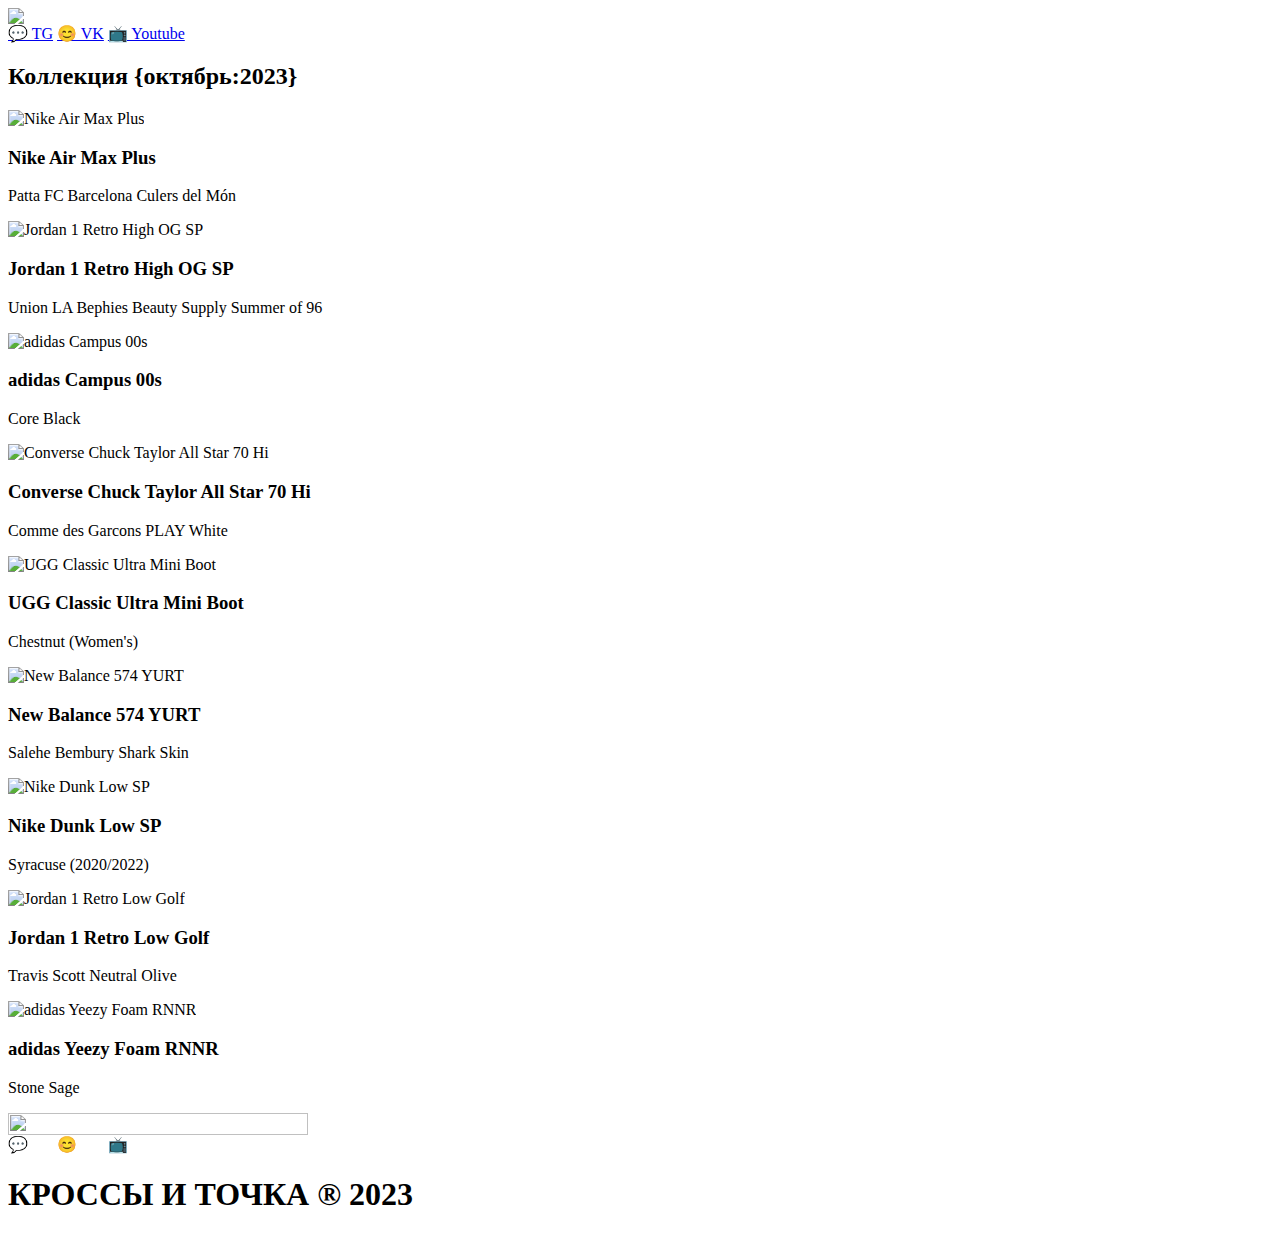
==== index.html @ dcd00d2f "Create index.html" ====
<html lang="ru">
  <head>
    <meta charset="UTF-8">
    <meta name="viewport" content="width=device-width, initial-scale=1.0">
    <title>Кроссы — и точка</title>
    <link rel="stylesheet" href="style.css"/>
  </head>
  <body>
    <header>
      <div class="title">
        <img src="logo.jpg">
        <div class="ads">
          <a href="https://telegram.org">💬 TG</a>
          <a href="https://vk.com">😊 VK</a>
          <a href="https://www.youtube.com">📺 Youtube</a>
        </div>
      </div>
    </header>
    <div class="rec"></div> 
    <main>
      <div class="main">
        <h2 class="subtitle">Коллекция {октябрь:2023}</h2>
        <div class="Triplekill">
          <div class="container">
            <img alt="Nike Air Max Plus" src="Air.png">
            <div>  
              <h3 class="container__title">Nike Air Max Plus</h3>
              <p class="container__text">Patta FC Barcelona Culers del Món</p>
            </div>
          </div>
          <div class="container">
            <img alt="Jordan 1 Retro High OG SP" src="High.png">
            <div>  
              <h3 class="container__title">Jordan 1 Retro High OG SP</h3>
              <p class="container__text">Union LA Bephies Beauty Supply Summer of 96</p>
            </div>
          </div>
          <div class="container">
            <img alt="adidas Campus 00s" src="Campus.png">
            <div>  
              <h3 class="container__title">adidas Campus 00s</h3>
              <p class="container__text">Core Black</p>
            </div>
          </div>
        </div>
        <div class="Triplekill">
          <div class="container">
            <img alt="Converse Chuck Taylor All Star 70 Hi" src="Converse.png">
            <div>  
              <h3 class="container__title">Converse Chuck Taylor All Star 70 Hi</h3>
              <p class="container__text">Comme des Garcons PLAY White</p>
            </div>
          </div>
          <div class="container">
            <img alt="UGG Classic Ultra Mini Boot" src="UGG.png">
            <div>  
              <h3 class="container__title">UGG Classic Ultra Mini Boot</h3>
              <p class="container__text">Chestnut (Women's)</p>
            </div>
          </div>
          <div class="container">
            <img alt="New Balance 574 YURT" src="New.png">
            <div>  
              <h3 class="container__title">New Balance 574 YURT</h3>
              <p class="container__text">Salehe Bembury Shark Skin</p>
            </div>
          </div>
        </div>
        <div class="Triplekill">
          <div class="container">
            <img alt="Nike Dunk Low SP" src="Dunk.png">
            <div>  
              <h3 class="container__title">Nike Dunk Low SP</h3>
              <p class="container__text">Syracuse (2020/2022)</p>
            </div>
          </div>
          <div class="container">
            <img alt="Jordan 1 Retro Low Golf" src="Low.png">
            <div>  
              <h3 class="container__title">Jordan 1 Retro Low Golf</h3>
              <p class="container__text">Travis Scott Neutral Olive</p>
            </div>
          </div>
          <div class="container">
            <img alt="adidas Yeezy Foam RNNR" src="Yeezy.png">
            <div>  
              <h3 class="container__title">adidas Yeezy Foam RNNR</h3>
              <p class="container__text">Stone Sage</p>
            </div>
          </div>
        </div>
      </div>
    </main>
    <footer>
      <div class="title">
        <img src="footer_logo.png" style="width: 299.653px; height: 22.32px;">
        <div class="ads">
          <a href="https://telegram.org" style="color: white;">💬 TG</a>
          <a href="https://vk.com" style="color: white;">😊 VK</a>
          <a href="https://www.youtube.com" style="color: white;">📺 Youtube</a>
        </div>
      </div>
      <div class="rec_footer"></div>
      <h1>КРОССЫ И ТОЧКА ® 2023</h1>
    </footer>
  </body>
</html>
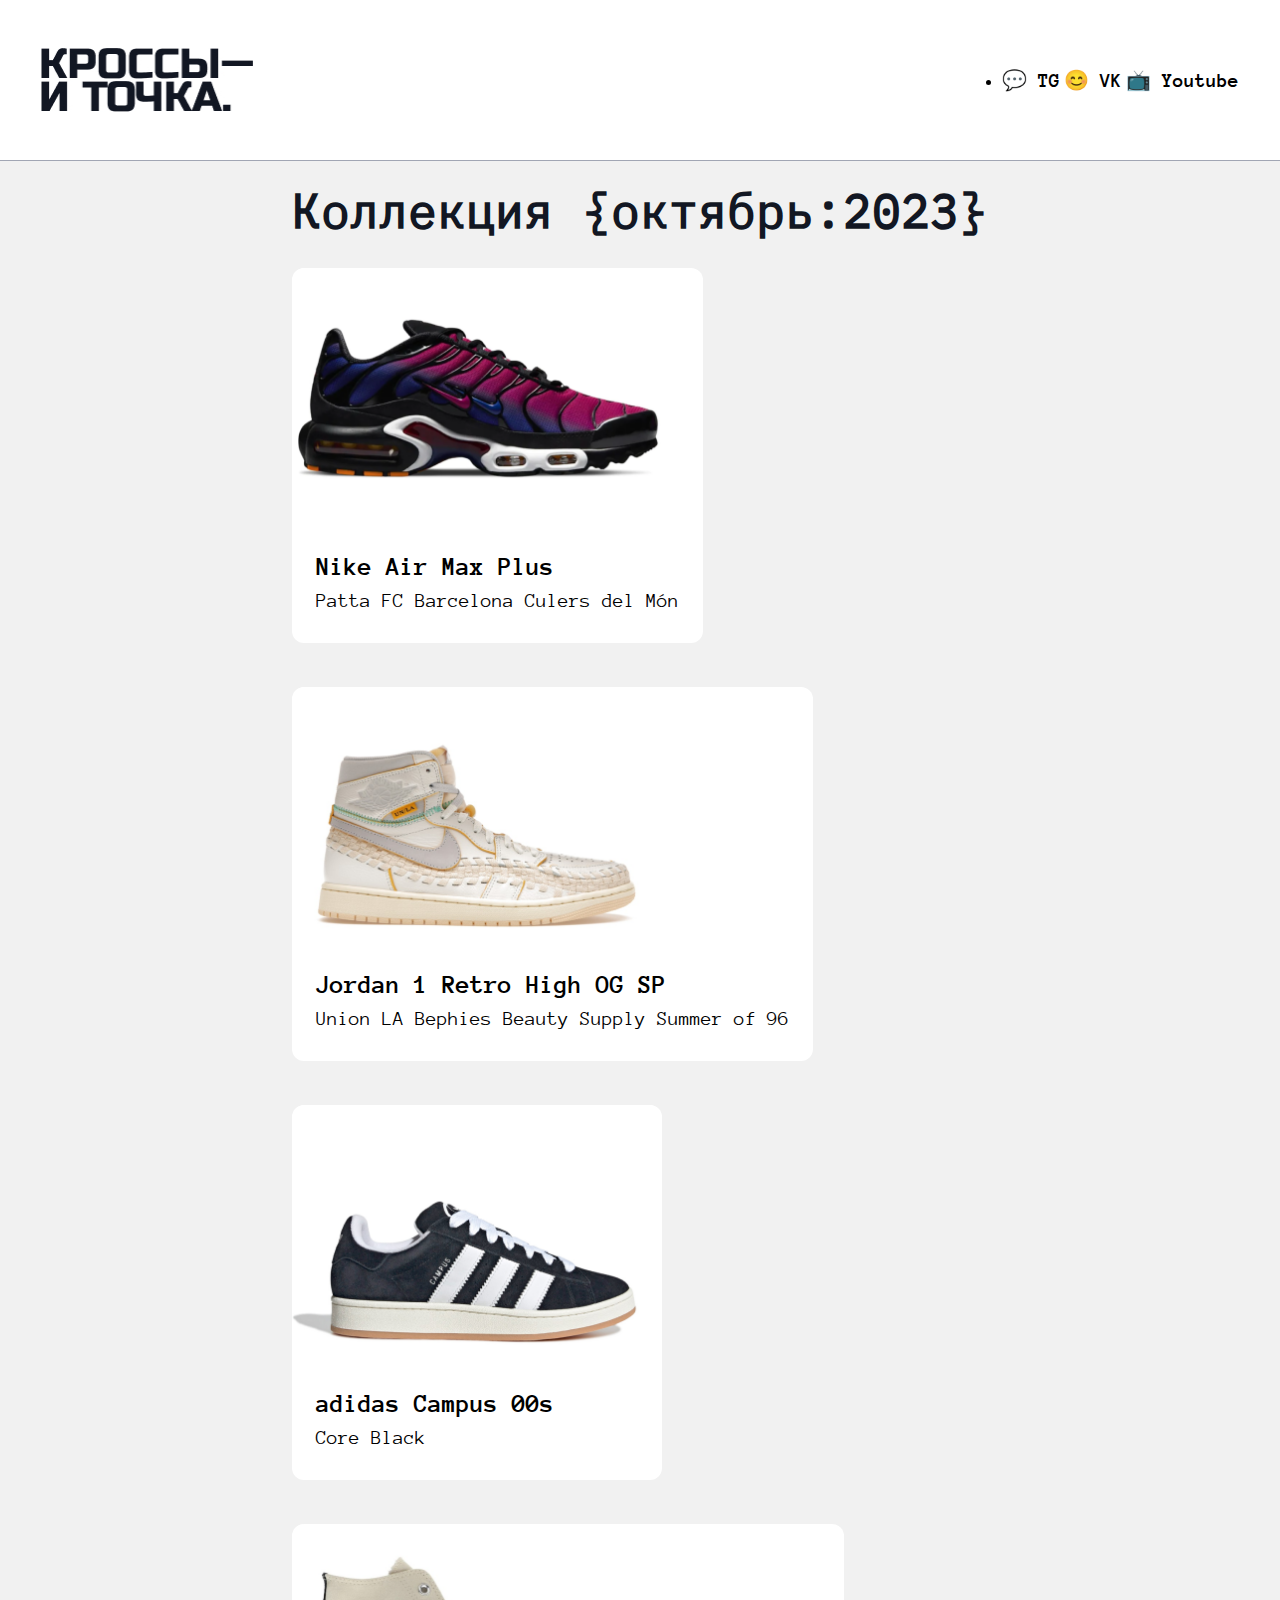
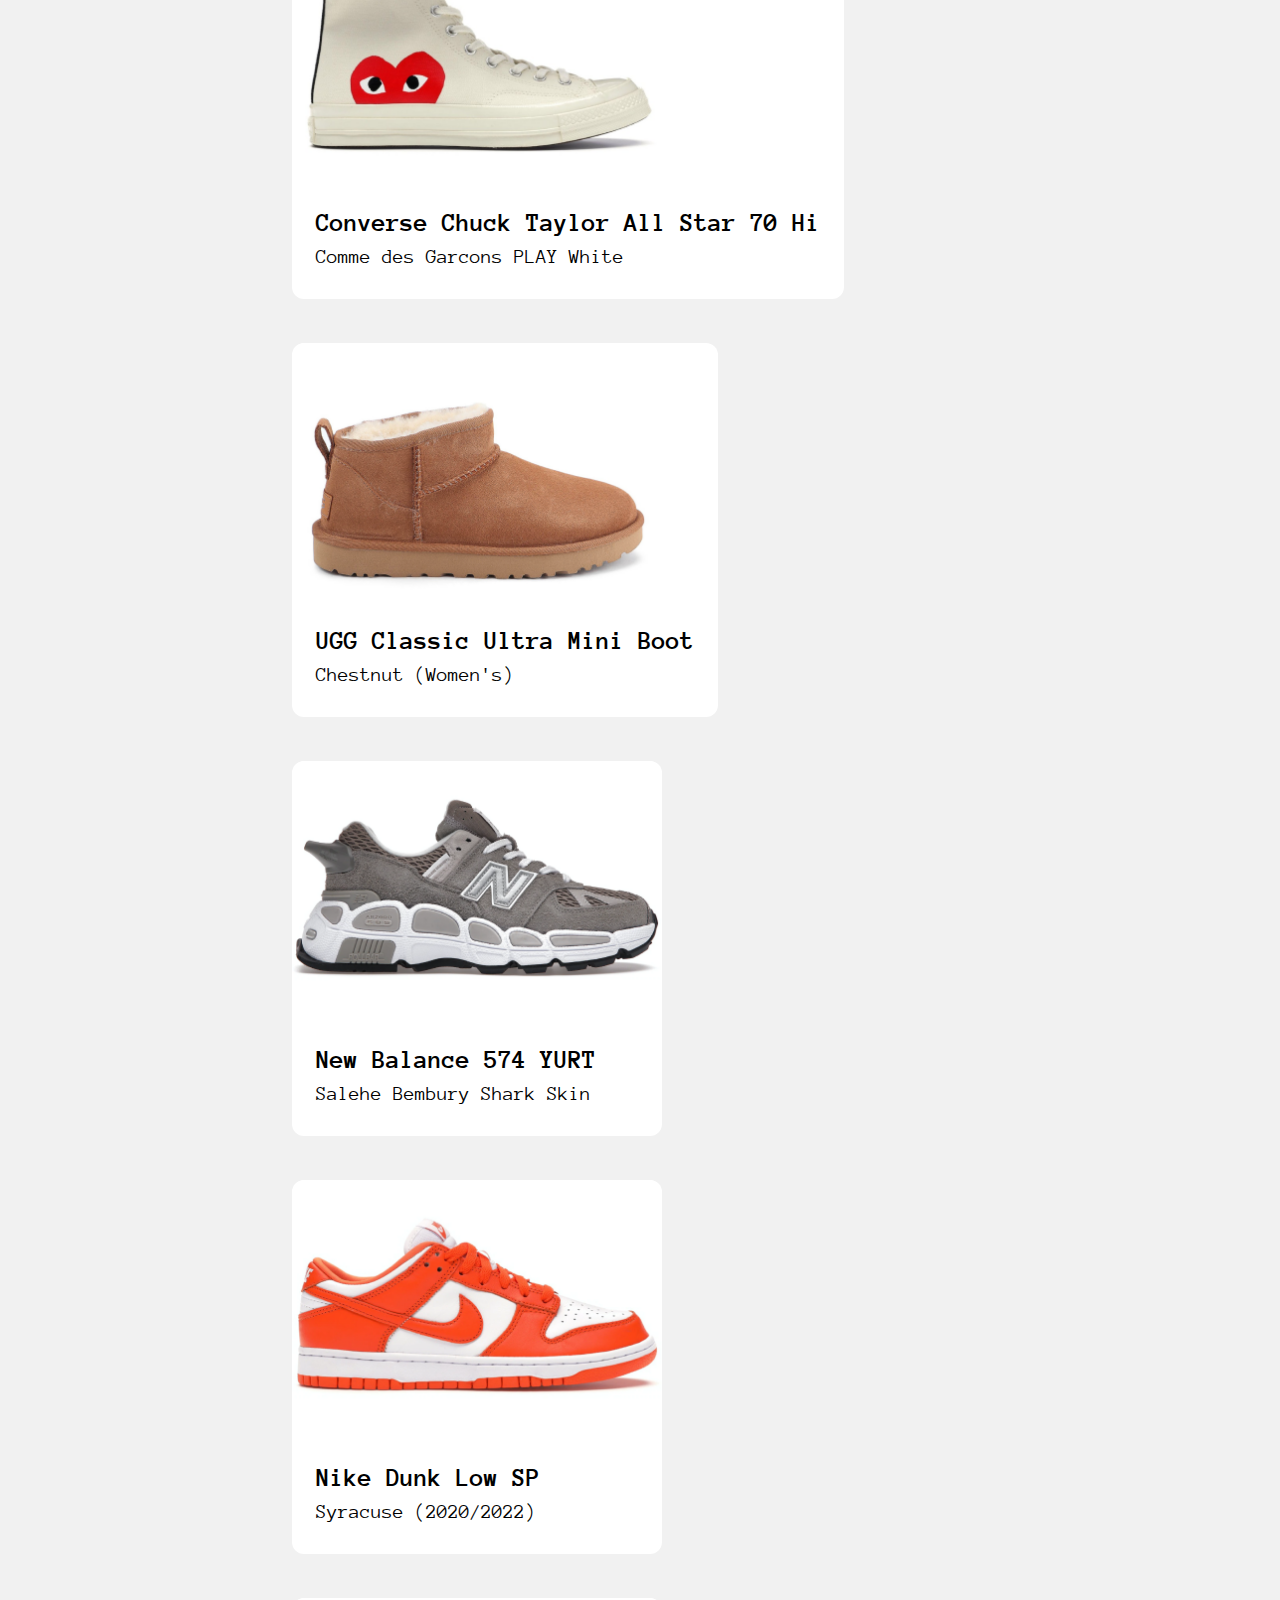
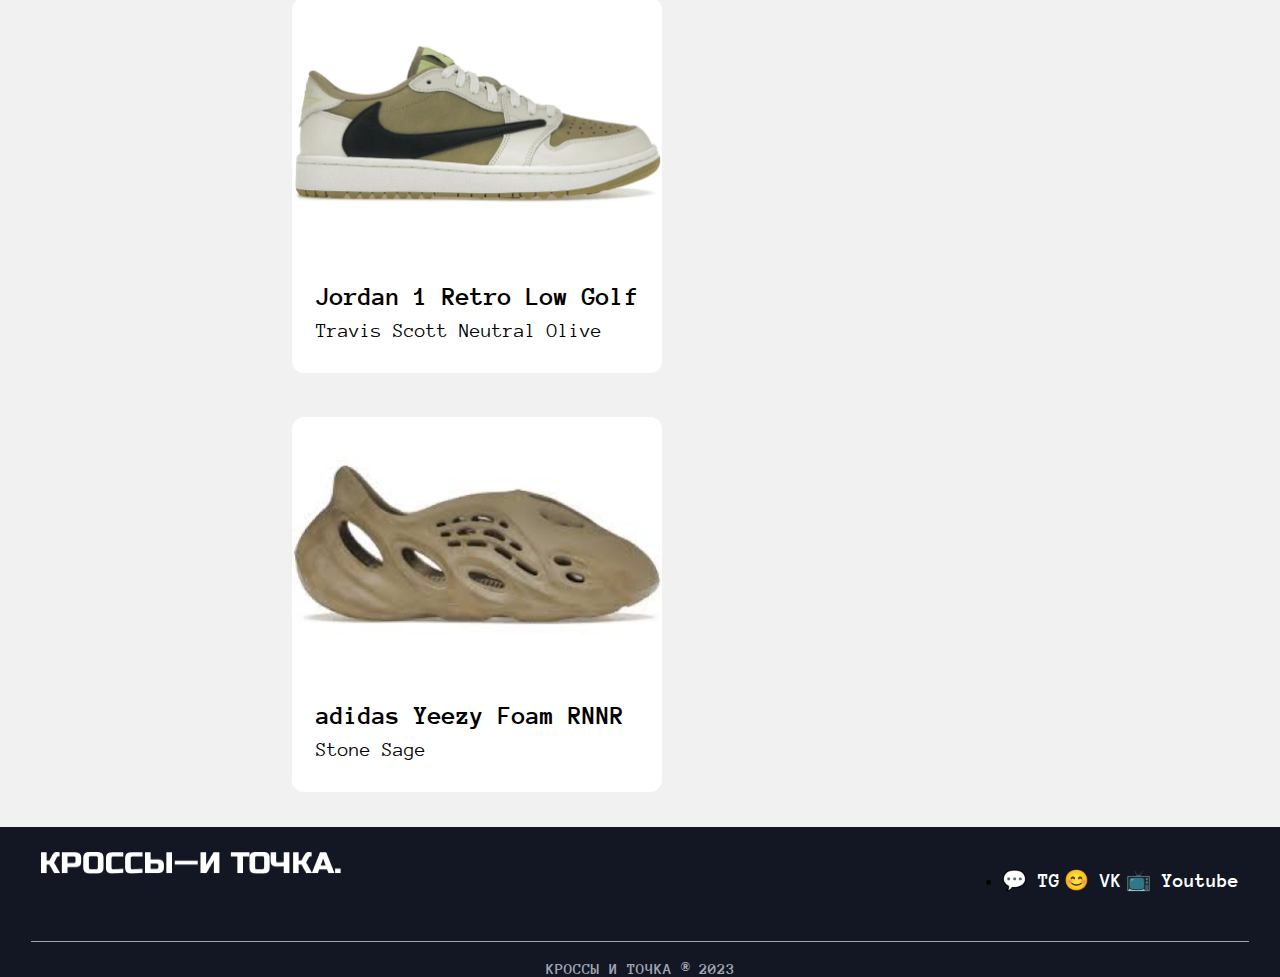
==== commit 74c2d837: "Update index.html" ====
--- a/index.html
+++ b/index.html
@@ -6,99 +6,101 @@
     <link rel="stylesheet" href="style.css"/>
   </head>
   <body>
-    <header>
+    <header class="header">
       <div class="title">
         <img src="logo.jpg">
-        <div class="ads">
-          <a href="https://telegram.org">💬 TG</a>
-          <a href="https://vk.com">😊 VK</a>
-          <a href="https://www.youtube.com">📺 Youtube</a>
-        </div>
+        <nav class="ads">
+          <ul>
+            <li style="gap: 24px;">
+              <a href="https://telegram.org">💬 TG</a>
+              <a href="https://vk.com">😊 VK</a>
+              <a href="https://www.youtube.com">📺 Youtube</a>
+            </li>
+          </ul>
+        </nav>
       </div>
     </header>
     <div class="rec"></div> 
     <main>
       <div class="main">
-        <h2 class="subtitle">Коллекция {октябрь:2023}</h2>
-        <div class="Triplekill">
-          <div class="container">
-            <img alt="Nike Air Max Plus" src="Air.png">
-            <div>  
-              <h3 class="container__title">Nike Air Max Plus</h3>
-              <p class="container__text">Patta FC Barcelona Culers del Món</p>
-            </div>
-          </div>
-          <div class="container">
-            <img alt="Jordan 1 Retro High OG SP" src="High.png">
-            <div>  
-              <h3 class="container__title">Jordan 1 Retro High OG SP</h3>
-              <p class="container__text">Union LA Bephies Beauty Supply Summer of 96</p>
-            </div>
-          </div>
-          <div class="container">
-            <img alt="adidas Campus 00s" src="Campus.png">
-            <div>  
-              <h3 class="container__title">adidas Campus 00s</h3>
-              <p class="container__text">Core Black</p>
-            </div>
+        <h2 class="name">Коллекция {октябрь:2023}</h2>
+        <div class="container">
+          <img alt="Nike Air Max Plus" src="Air.png">
+          <div>  
+            <h3 class="container__title">Nike Air Max Plus</h3>
+            <p class="container__text">Patta FC Barcelona Culers del Món</p>
           </div>
         </div>
-        <div class="Triplekill">
-          <div class="container">
-            <img alt="Converse Chuck Taylor All Star 70 Hi" src="Converse.png">
-            <div>  
-              <h3 class="container__title">Converse Chuck Taylor All Star 70 Hi</h3>
-              <p class="container__text">Comme des Garcons PLAY White</p>
-            </div>
-          </div>
-          <div class="container">
-            <img alt="UGG Classic Ultra Mini Boot" src="UGG.png">
-            <div>  
-              <h3 class="container__title">UGG Classic Ultra Mini Boot</h3>
-              <p class="container__text">Chestnut (Women's)</p>
-            </div>
-          </div>
-          <div class="container">
-            <img alt="New Balance 574 YURT" src="New.png">
-            <div>  
-              <h3 class="container__title">New Balance 574 YURT</h3>
-              <p class="container__text">Salehe Bembury Shark Skin</p>
-            </div>
+        <div class="container">
+          <img alt="Jordan 1 Retro High OG SP" src="High.png">
+          <div>  
+            <h3 class="container__title">Jordan 1 Retro High OG SP</h3>
+            <p class="container__text">Union LA Bephies Beauty Supply Summer of 96</p>
           </div>
         </div>
-        <div class="Triplekill">
-          <div class="container">
-            <img alt="Nike Dunk Low SP" src="Dunk.png">
-            <div>  
-              <h3 class="container__title">Nike Dunk Low SP</h3>
-              <p class="container__text">Syracuse (2020/2022)</p>
-            </div>
+        <div class="container">
+          <img alt="adidas Campus 00s" src="Campus.png">
+          <div>  
+            <h3 class="container__title">adidas Campus 00s</h3>
+            <p class="container__text">Core Black</p>
           </div>
-          <div class="container">
-            <img alt="Jordan 1 Retro Low Golf" src="Low.png">
-            <div>  
-              <h3 class="container__title">Jordan 1 Retro Low Golf</h3>
-              <p class="container__text">Travis Scott Neutral Olive</p>
-            </div>
+        </div>
+        <div class="container">
+          <img alt="Converse Chuck Taylor All Star 70 Hi" src="Converse.png">
+          <div>  
+            <h3 class="container__title">Converse Chuck Taylor All Star 70 Hi</h3>
+            <p class="container__text">Comme des Garcons PLAY White</p>
           </div>
-          <div class="container">
-            <img alt="adidas Yeezy Foam RNNR" src="Yeezy.png">
-            <div>  
-              <h3 class="container__title">adidas Yeezy Foam RNNR</h3>
-              <p class="container__text">Stone Sage</p>
-            </div>
+        </div>
+        <div class="container">
+          <img alt="UGG Classic Ultra Mini Boot" src="UGG.png">
+          <div>  
+            <h3 class="container__title">UGG Classic Ultra Mini Boot</h3>
+            <p class="container__text">Chestnut (Women's)</p>
+          </div>
+        </div>
+        <div class="container">
+          <img alt="New Balance 574 YURT" src="New.png">
+          <div>  
+            <h3 class="container__title">New Balance 574 YURT</h3>
+            <p class="container__text">Salehe Bembury Shark Skin</p>
+          </div>
+        </div>
+        <div class="container">
+          <img alt="Nike Dunk Low SP" src="Dunk.png">
+          <div>  
+            <h3 class="container__title">Nike Dunk Low SP</h3>
+            <p class="container__text">Syracuse (2020/2022)</p>
+          </div>
+        </div>
+        <div class="container">
+          <img alt="Jordan 1 Retro Low Golf" src="Low.png">
+          <div>  
+            <h3 class="container__title">Jordan 1 Retro Low Golf</h3>
+            <p class="container__text">Travis Scott Neutral Olive</p>
+          </div>
+        </div>
+        <div class="container">
+          <img alt="adidas Yeezy Foam RNNR" src="Yeezy.png">
+          <div>  
+            <h3 class="container__title">adidas Yeezy Foam RNNR</h3>
+            <p class="container__text">Stone Sage</p>
           </div>
         </div>
       </div>
     </main>
-    <footer>
+    <footer class="footer">
       <div class="title">
         <img src="footer_logo.png" style="width: 299.653px; height: 22.32px;">
-        <div class="ads">
-          <a href="https://telegram.org" style="color: white;">💬 TG</a>
-          <a href="https://vk.com" style="color: white;">😊 VK</a>
-          <a href="https://www.youtube.com" style="color: white;">📺 Youtube</a>
-        </div>
+        <nav class="ads">
+          <ul>
+            <li style="gap: 24px;">
+              <a href="https://telegram.org" style="color: white;">💬 TG</a>
+              <a href="https://vk.com" style="color: white;">😊 VK</a>
+              <a href="https://www.youtube.com" style="color: white;">📺 Youtube</a>
+            </li>
+          </ul>
+        </nav>
       </div>
       <div class="rec_footer"></div>
       <h1>КРОССЫ И ТОЧКА ® 2023</h1>
--- a/style.css
+++ b/style.css
@@ -0,0 +1,167 @@
+@font-face {
+    font-family: "Anonymous Pro";
+    src: url(fonts/AnonymousPro-Bold.ttf);
+    font-weight: 700;
+}
+
+@font-face {
+  font-family: "Anonymous Pro";
+  src: url(fonts/AnonymousPro-Regular.ttf);
+}
+@font-face {
+  font-family: "IBM Plex Mono";
+  src: url(fonts/IBMPlexMono-Regular.ttf)
+}
+
+body {
+  margin: 0px;
+}
+
+header {
+  display: flex;
+  flex-direction: column;
+  align-items: center;
+  width: 100%;
+  background-color: white;
+  padding: 25px 0px;
+}
+
+.header {
+  display: flex;
+  justify-content:space-around;
+  align-items: center; 
+  background-color: white;
+  width: 100%; 
+  height: 110px;
+}
+
+.ads {
+  display: inline-flex;
+  align-items: center;
+  gap: 24px;
+  padding-right: 10px;
+ }
+ .ads a {
+  color: #000;
+  font-family: Anonymous Pro;
+  font-size: 20px;
+  font-style: normal;
+  font-weight: 700;
+  line-height: normal;
+  text-decoration-line: none;
+}
+
+.rec {
+  width: 100%;
+  height: 1px;
+  background-color: #A1A6B4;
+  flex-shrink: 0;
+}
+
+.title {
+  display: inline-flex;
+  justify-content: space-between;
+  width: 1218px;
+}
+.title img {
+  width: 212.34px;
+  height: 63.24px;
+  padding-left: 10px;
+}
+
+main {
+  display: flex;
+  flex-direction: column;
+  align-items: center;
+  width: 100%;
+  background-color: #F1F1F1;
+  padding: 25px 0px;
+}
+
+.main {
+  display: flex;
+  flex-direction: column;
+  align-items: flex-start;
+  gap: 24px; 
+}
+
+.Triplekill {
+  display: flex;
+  align-items: flex-start;
+  width: 1218px;
+  height: auto;
+  gap: 24px; 
+}
+
+.container {
+  display: flex;
+	display: inline-block;
+  background-color: white;
+  border-radius: 12px;
+  border: 0px solid var(--text_gray, #A1A6B4); 
+	margin: 10px;
+}
+.container img {
+  display: flex;
+	width: 370px;
+  border-radius: 12px 12px 0px 0px; 
+}
+.container div {
+  display: flex;
+  flex-direction: column;
+  justify-content: center;
+  align-items: flex-start;
+  gap: 10px;
+  padding: 32px 24px; 
+}
+
+footer {
+  display: flex;
+  flex-direction: column;
+  align-items: center;
+  width: 100%;
+  height: 100px;
+  padding: 25px 0px;
+  background-color: #121723;
+}
+
+.rec_footer {
+  width: 1218px;
+  height: 1px;
+  background-color: #A1A6B4;
+  flex-shrink: 0;
+  margin-top: 33px;
+}
+
+h1 {
+  font-family: Anonymous Pro;
+  font-size: 16px;
+  font-style: normal;
+  font-weight: 700;
+  line-height: normal; 
+  color: #A1A6B4;
+  margin-top: 18px;
+  margin-bottom: 0px;
+}
+
+h2 {
+  color: #121723;
+  font-family: IBM Plex Mono;
+  font-size: 48px;
+  font-style: normal;
+  font-weight: 700;
+  line-height: 100%;
+  margin: 0px 10px;
+}
+
+h3 {
+  font-family: "Anonymous Pro", sans-serif;
+	font-size: 26px;
+  margin: 0px;
+}
+
+p {
+  font-family: "Anonymous Pro", sans-serif;
+  font-size: 20px;
+  margin: 0px;
+}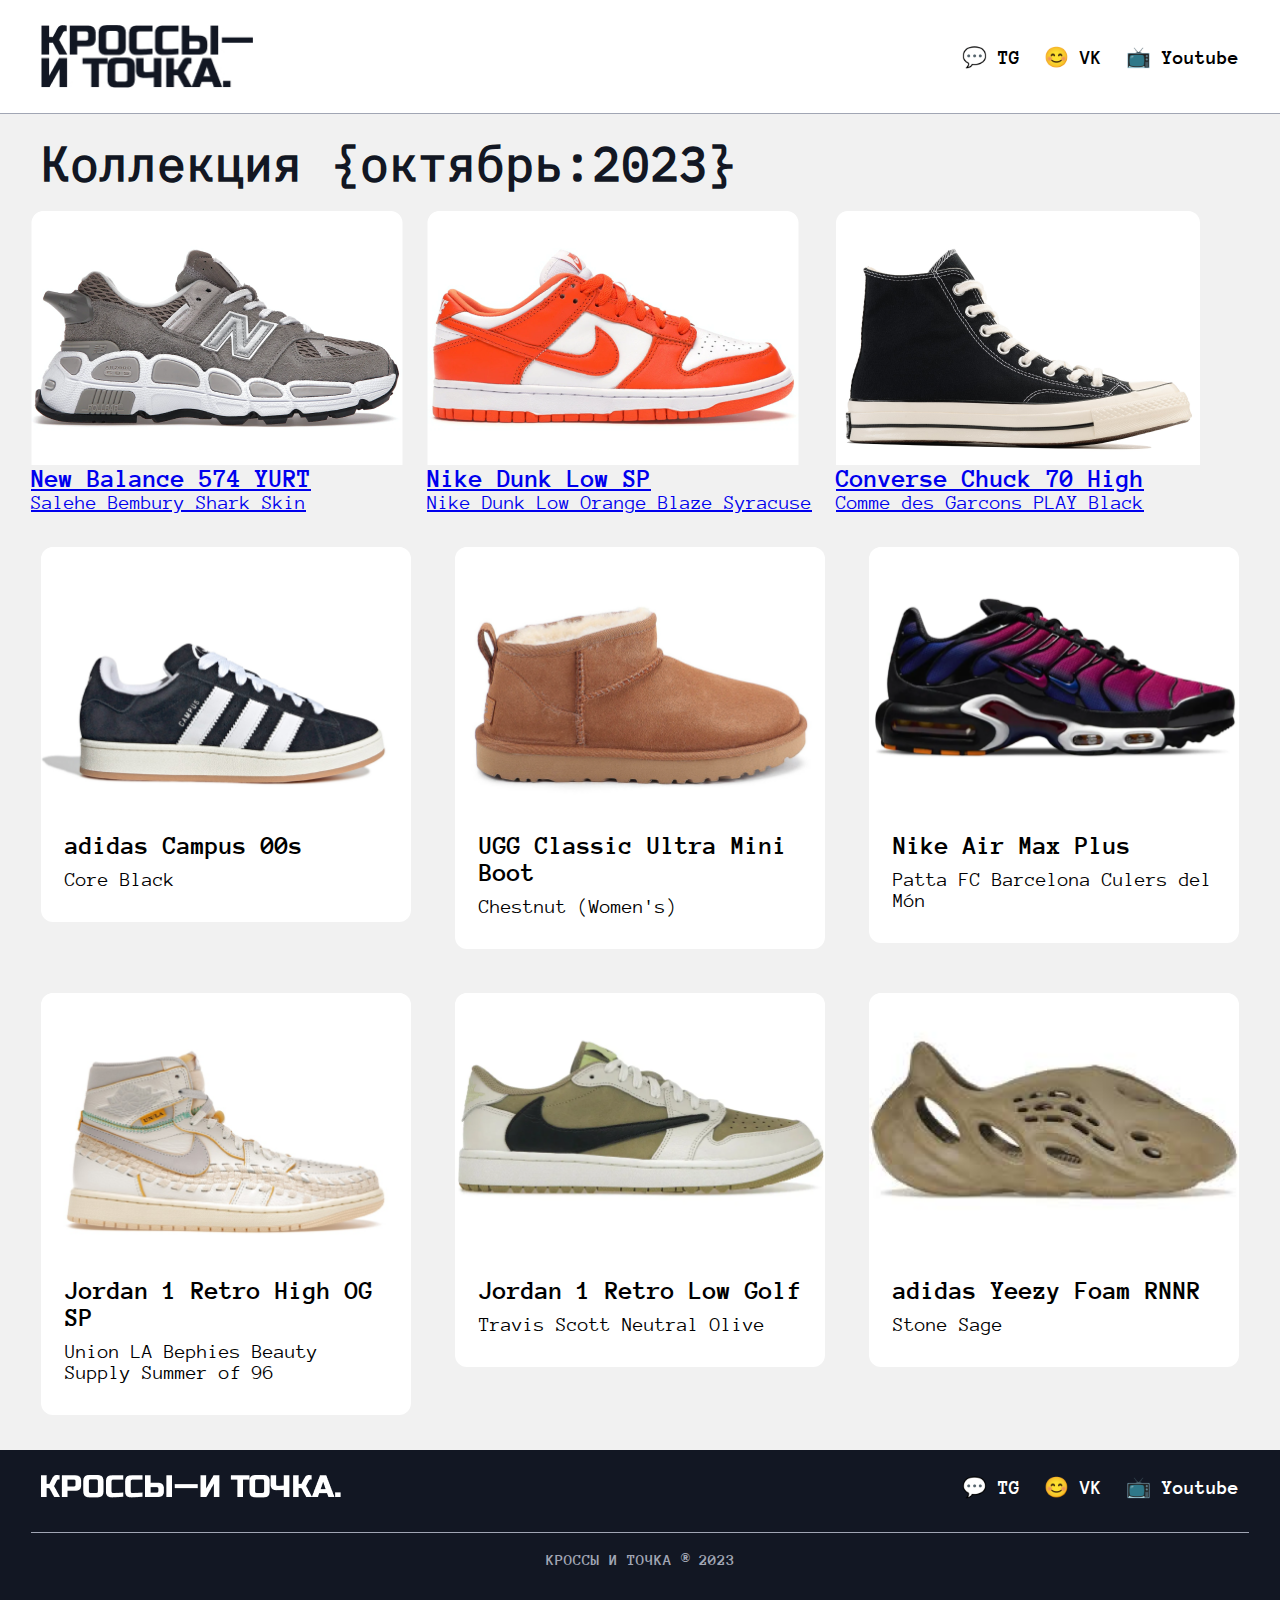
==== commit 8010806c: "Update index.html" ====
--- a/index.html
+++ b/index.html
@@ -8,7 +8,7 @@
   <body>
     <header class="header">
       <div class="title">
-        <img src="logo.jpg">
+        <a href="index.html"><img src="logo.jpg"></a>
         <nav class="ads">
           <ul>
             <li style="gap: 24px;">
@@ -24,6 +24,47 @@
     <main>
       <div class="main">
         <h2 class="name">Коллекция {октябрь:2023}</h2>
+        <a href="1.html">
+        <div class="container1">
+          <img alt="New Balance 574 YURT" src="New.png">
+          <div>  
+            <h3 class="container__title">New Balance 574 YURT</h3>
+            <p class="container__text">Salehe Bembury Shark Skin</p>
+          </div>
+        </div>
+        </a>
+        <a href="2.html">
+        <div class="container1">
+          <img alt="Nike Dunk Low SP" src="Dunk.png">
+          <div>  
+            <h3 class="container__title">Nike Dunk Low SP</h3>
+            <p class="container__text">Nike Dunk Low Orange Blaze Syracuse</p>
+          </div>
+        </div>
+        </a>
+        <a href="3.html">
+        <div class="container1">
+          <img alt="Converse Chuck Taylor All Star 70 Hi" src="Converse.png">
+          <div>  
+            <h3 class="container__title">Converse Chuck 70 High</h3>
+            <p class="container__text">Comme des Garcons PLAY Black</p>
+          </div>
+        </div>
+        </a>
+        <div class="container">
+          <img alt="adidas Campus 00s" src="Campus.png">
+          <div>  
+            <h3 class="container__title">adidas Campus 00s</h3>
+            <p class="container__text">Core Black</p>
+          </div>
+        </div>
+        <div class="container">
+          <img alt="UGG Classic Ultra Mini Boot" src="UGG.png">
+          <div>  
+            <h3 class="container__title">UGG Classic Ultra Mini Boot</h3>
+            <p class="container__text">Chestnut (Women's)</p>
+          </div>
+        </div>
         <div class="container">
           <img alt="Nike Air Max Plus" src="Air.png">
           <div>  
@@ -36,41 +77,6 @@
           <div>  
             <h3 class="container__title">Jordan 1 Retro High OG SP</h3>
             <p class="container__text">Union LA Bephies Beauty Supply Summer of 96</p>
-          </div>
-        </div>
-        <div class="container">
-          <img alt="adidas Campus 00s" src="Campus.png">
-          <div>  
-            <h3 class="container__title">adidas Campus 00s</h3>
-            <p class="container__text">Core Black</p>
-          </div>
-        </div>
-        <div class="container">
-          <img alt="Converse Chuck Taylor All Star 70 Hi" src="Converse.png">
-          <div>  
-            <h3 class="container__title">Converse Chuck Taylor All Star 70 Hi</h3>
-            <p class="container__text">Comme des Garcons PLAY White</p>
-          </div>
-        </div>
-        <div class="container">
-          <img alt="UGG Classic Ultra Mini Boot" src="UGG.png">
-          <div>  
-            <h3 class="container__title">UGG Classic Ultra Mini Boot</h3>
-            <p class="container__text">Chestnut (Women's)</p>
-          </div>
-        </div>
-        <div class="container">
-          <img alt="New Balance 574 YURT" src="New.png">
-          <div>  
-            <h3 class="container__title">New Balance 574 YURT</h3>
-            <p class="container__text">Salehe Bembury Shark Skin</p>
-          </div>
-        </div>
-        <div class="container">
-          <img alt="Nike Dunk Low SP" src="Dunk.png">
-          <div>  
-            <h3 class="container__title">Nike Dunk Low SP</h3>
-            <p class="container__text">Syracuse (2020/2022)</p>
           </div>
         </div>
         <div class="container">
--- a/style.css
+++ b/style.css
@@ -17,7 +17,7 @@
   margin: 0px;
 }
 
-header {
+.header {
   display: flex;
   flex-direction: column;
   align-items: center;
@@ -26,19 +26,9 @@
   padding: 25px 0px;
 }
 
-.header {
-  display: flex;
-  justify-content:space-around;
-  align-items: center; 
-  background-color: white;
-  width: 100%; 
-  height: 110px;
-}
-
 .ads {
   display: inline-flex;
   align-items: center;
-  gap: 24px;
   padding-right: 10px;
  }
  .ads a {
@@ -51,6 +41,16 @@
   text-decoration-line: none;
 }
 
+ul {
+  margin: 0px;
+  padding: 0px;
+}
+
+li {
+  display: flex;
+  gap: 24px;
+}
+
 .rec {
   width: 100%;
   height: 1px;
@@ -80,17 +80,79 @@
 
 .main {
   display: flex;
-  flex-direction: column;
+  flex-wrap: wrap;
   align-items: flex-start;
   gap: 24px; 
-}
-
-.Triplekill {
-  display: flex;
-  align-items: flex-start;
   width: 1218px;
-  height: auto;
+}
+
+.name {
+  width: 100%;
+}
+
+.big_container {
+  display: flex;
+  width: 1044px;
+  padding: 48px;
+  flex-direction: column;
+  align-items: flex-start;
+  gap: 32px; 
+  border-radius: 50px;
+  background: var(--white-100, #FFF); 
+}
+.big_container img {
+  height: 600px;
+  align-self: stretch; 
+}
+.big_container h1 {
+  color: #000;
+  font-family: Anonymous Pro;
+  font-size: 48px;
+  font-style: normal;
+  font-weight: 400;
+  margin: 0px;
+}
+.big_container h2 {
+  font-family: Anonymous Pro;
+  font-size: 36px;
+  font-style: normal;
+  font-weight: 400;
+  margin: 0px;
+}
+.big_container h3 {
+  font-family: Anonymous Pro;
+  font-size: 30px;
+  font-style: normal;
+  font-weight: 400;
+}
+.big_container add_info {
+  display: flex;
+  align-items: flex-start;
+  gap: 32px; 
+}
+.big_container p {
+  font-family: Anonymous Pro;
+  font-size: 20px;
+  font-style: normal;
+  font-weight: 400;
+  line-height: 28px;
+}
+.big_container add_parametrs {
+  display: flex;
+  flex-direction: column;
+  align-items: flex-start;
   gap: 24px; 
+}
+.big_container rec {
+  width: 506px;
+  height: 1px;
+  background-color: #121723;
+}
+.big_container piece_of_parametrs{
+  display: flex;
+  justify-content: space-between;
+  align-items: flex-start;
+  width: 506px;
 }
 
 .container {
@@ -100,6 +162,7 @@
   border-radius: 12px;
   border: 0px solid var(--text_gray, #A1A6B4); 
 	margin: 10px;
+  width: 370px;
 }
 .container img {
   display: flex;
@@ -115,7 +178,7 @@
   padding: 32px 24px; 
 }
 
-footer {
+.footer {
   display: flex;
   flex-direction: column;
   align-items: center;
@@ -164,4 +227,8 @@
   font-family: "Anonymous Pro", sans-serif;
   font-size: 20px;
   margin: 0px;
+}
+
+li::marker{
+  content: none;
 }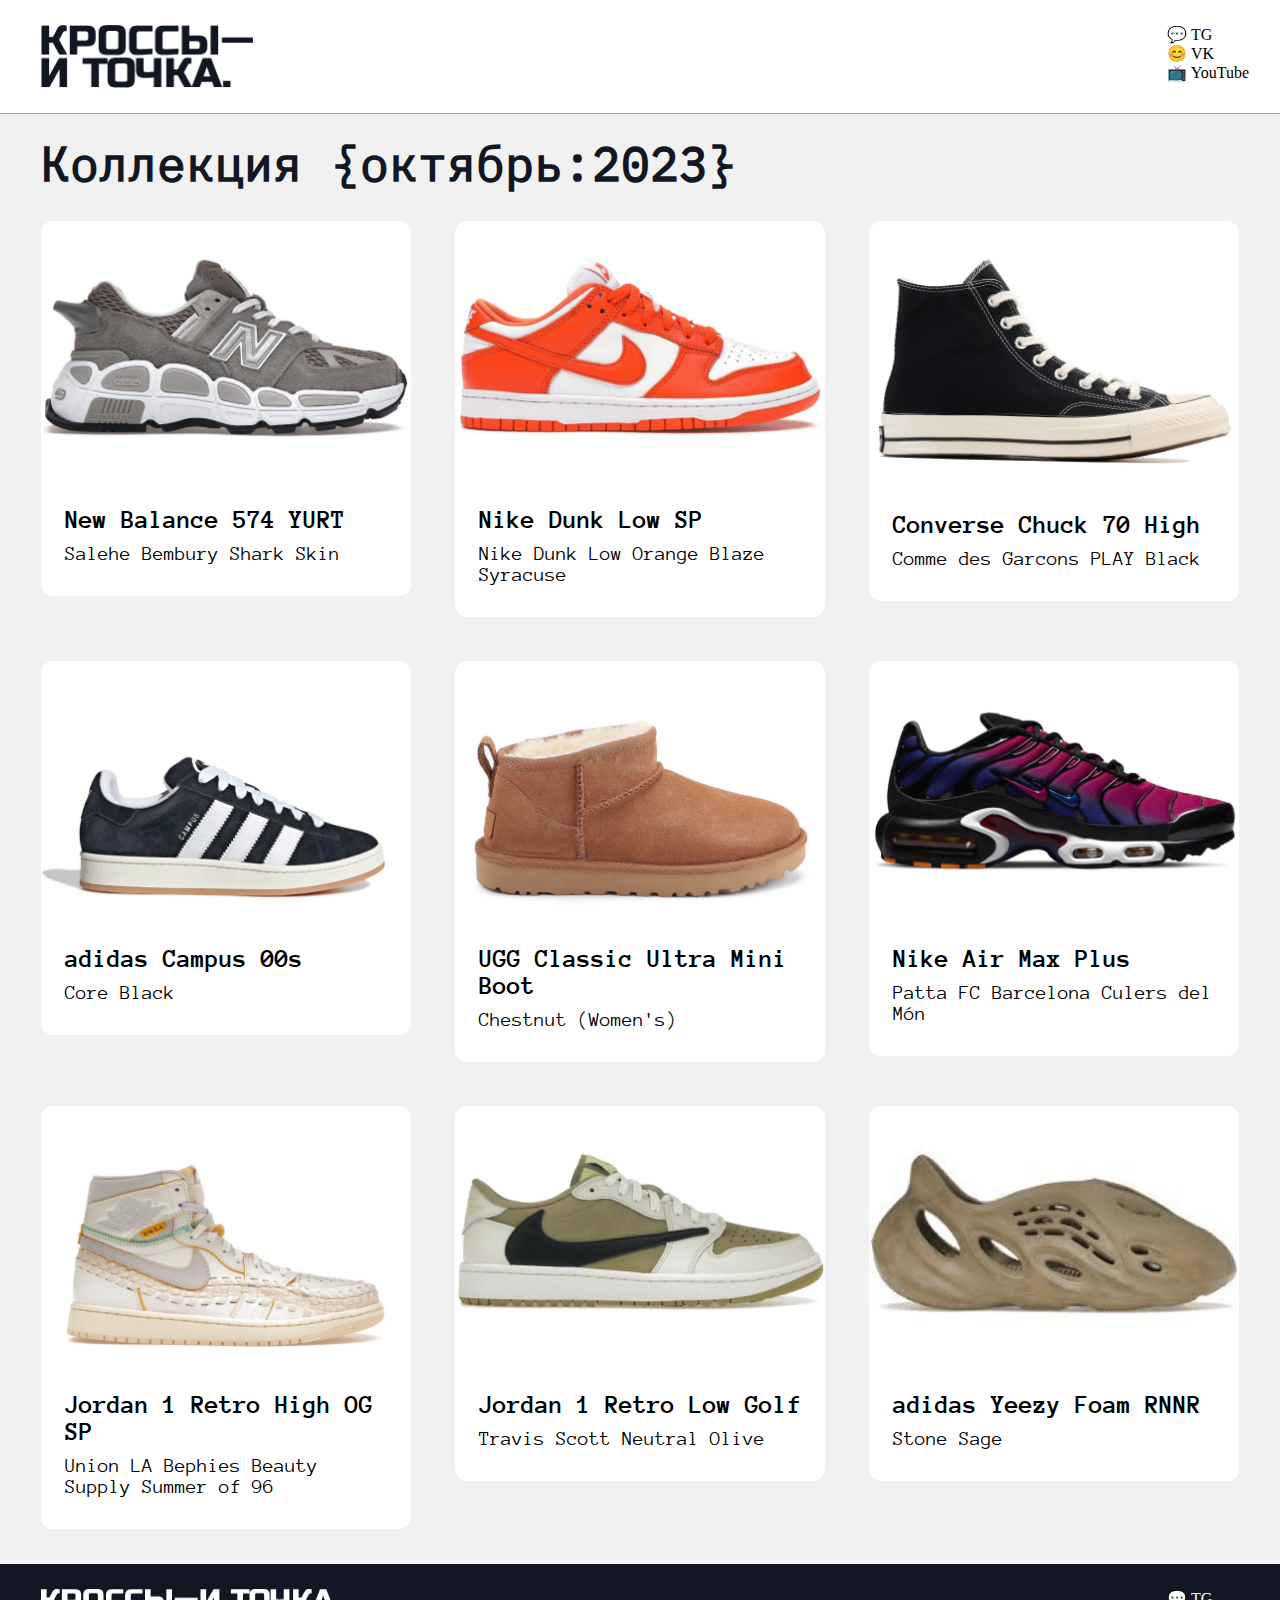
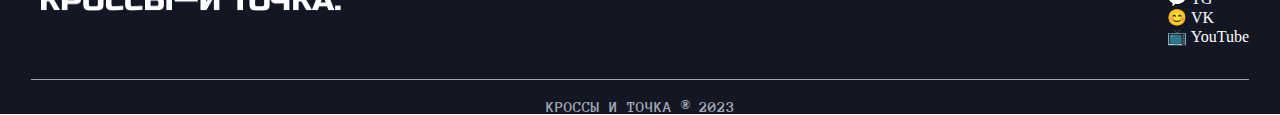
==== commit 7708afd1: "Update index.html" ====
--- a/index.html
+++ b/index.html
@@ -9,12 +9,16 @@
     <header class="header">
       <div class="title">
         <a href="index.html"><img src="logo.jpg"></a>
-        <nav class="ads">
-          <ul>
-            <li style="gap: 24px;">
-              <a href="https://telegram.org">💬 TG</a>
-              <a href="https://vk.com">😊 VK</a>
-              <a href="https://www.youtube.com">📺 Youtube</a>
+        <nav>
+          <ul class="nav-list">
+            <li class="nav-item">
+              <a href="https://telegram.org" class="nav-link">💬 TG</a>
+            </li>
+            <li class="nav-item">
+              <a href="https://vk.com" class="nav-link">😊 VK</a>
+            </li>
+            <li class="nav-item">
+              <a href="https://www.youtube.com" class="nav-link">📺 YouTube</a>
             </li>
           </ul>
         </nav>
@@ -98,12 +102,16 @@
     <footer class="footer">
       <div class="title">
         <img src="footer_logo.png" style="width: 299.653px; height: 22.32px;">
-        <nav class="ads">
-          <ul>
-            <li style="gap: 24px;">
-              <a href="https://telegram.org" style="color: white;">💬 TG</a>
-              <a href="https://vk.com" style="color: white;">😊 VK</a>
-              <a href="https://www.youtube.com" style="color: white;">📺 Youtube</a>
+        <nav>
+          <ul class="nav-list">
+            <li class="nav-item">
+              <a href="https://telegram.org" class="nav-link" style="color: white;">💬 TG</a>
+            </li>
+            <li class="nav-item">
+              <a href="https://vk.com" class="nav-link" style="color: white;">😊 VK</a>
+            </li>
+            <li class="nav-item">
+              <a href="https://www.youtube.com" class="nav-link" style="color: white;">📺 YouTube</a>
             </li>
           </ul>
         </nav>
--- a/style.css
+++ b/style.css
@@ -49,6 +49,11 @@
 li {
   display: flex;
   gap: 24px;
+}
+
+a {
+  color: #000;
+  text-decoration: none;
 }
 
 .rec {
@@ -178,6 +183,36 @@
   padding: 32px 24px; 
 }
 
+.container1 {
+  display: flex;
+	display: inline-block;
+  background-color: white;
+  border-radius: 12px;
+  border: 0px solid var(--text_gray, #A1A6B4); 
+	margin: 10px;
+  width: 370px;
+  transition: box-shadow ease-in-out 200ms;
+  transition: transform ease-in-out 200ms;
+}
+.container1 img {
+  display: flex;
+	width: 370px;
+  border-radius: 12px 12px 0px 0px; 
+}
+.container1 div {
+  display: flex;
+  flex-direction: column;
+  justify-content: center;
+  align-items: flex-start;
+  gap: 10px;
+  padding: 32px 24px; 
+}
+
+.container1:hover {
+  box-shadow: 0px 4px 4px 0px rgba(0, 0, 0, 0.25); 
+  transform: translate(0px, -10px);
+}
+
 .footer {
   display: flex;
   flex-direction: column;
